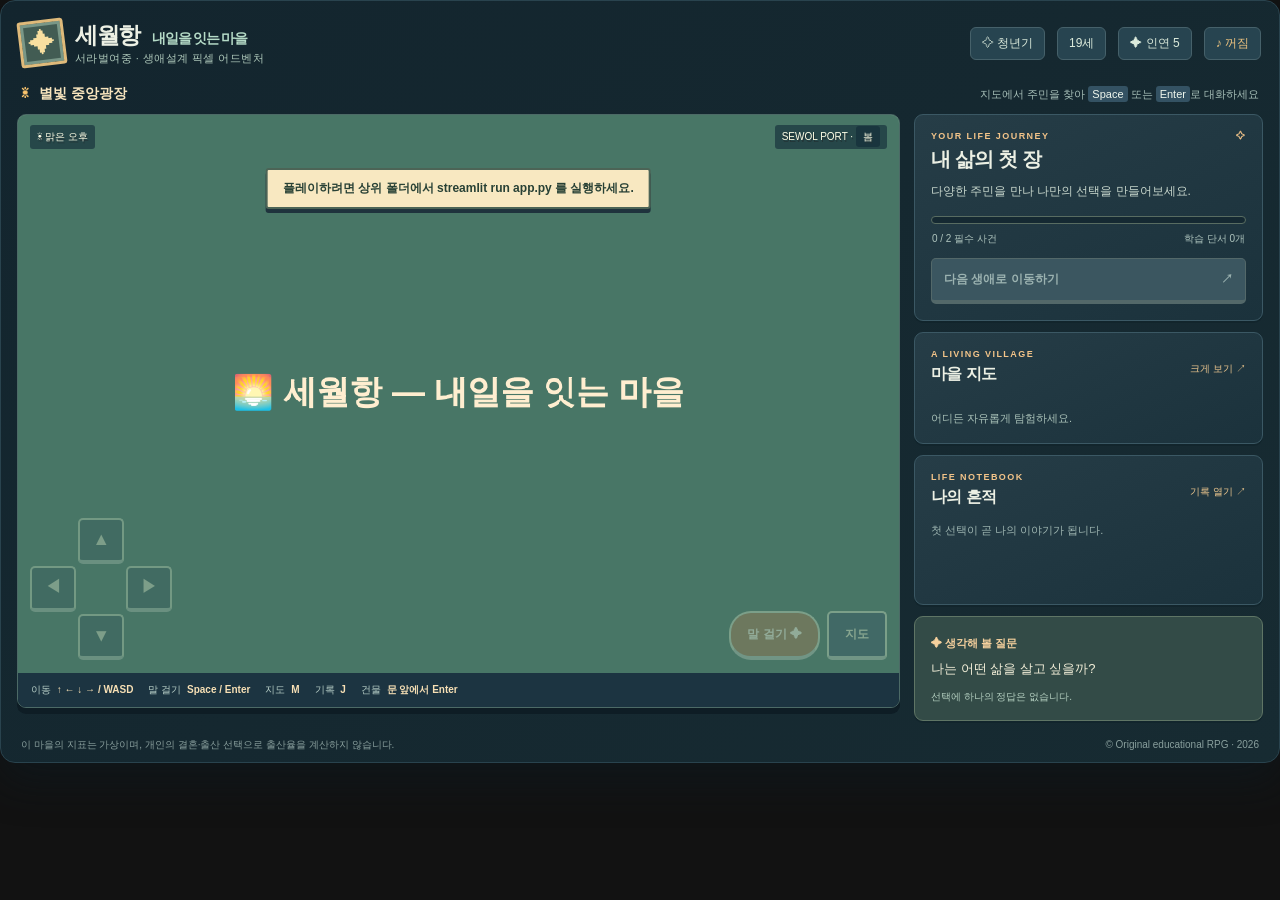
==== frontend/index.html @ cf24e59f "Add files via upload" ====
<!doctype html><html lang="ko"><head><meta charset="utf-8"><meta name="viewport" content="width=device-width,initial-scale=1,maximum-scale=1,viewport-fit=cover"><meta name="theme-color" content="#132530"><title>세월항 · 내일을 잇는 마을</title><link rel="stylesheet" href="style.css"></head>
<body>
<div id="app" class="game-shell">
  <header class="topline">
    <div class="brand"><div class="brand-emblem">✦</div><div><span class="brand-title">세월항 <small>내일을 잇는 마을</small></span><div class="brand-sub">서라벌여중 · 생애설계 픽셀 어드벤처</div></div></div>
    <div class="status"><span id="stage-pill" class="glass-pill">✧ 청년기</span><span id="age-pill" class="glass-pill">19세</span><span id="stat-pill" class="glass-pill">✦ 인연 5</span><button id="audio-toggle" aria-label="효과음 켜기/끄기">♪ 꺼짐</button></div>
  </header>
  <div class="worldline"><div id="zone-label"><span class="mini-sun">☀</span> 별빛 중앙광장</div><div id="world-hint">지도에서 주민을 찾아 <kbd>Space</kbd> 또는 <kbd>Enter</kbd>로 대화하세요</div></div>
  <main class="layout">
    <section class="world-frame" aria-label="픽셀 RPG 마을 화면">
      <div class="viewport">
        <canvas id="game" width="960" height="608" tabindex="0" aria-label="방향키나 화면 방향패드로 캐릭터를 움직이며 주민과 상호작용하는 마을"></canvas>
        <div class="screen-corners"><span id="ambient-label">☀ 맑은 오후</span><span>SEWOL PORT · <span id="season">봄</span></span></div>
        <div id="toast" class="toast hidden" role="status"></div>
        <div id="modal-layer" class="modal-layer hidden" role="dialog" aria-modal="true"><div id="modal-content" class="dialog"></div></div>
        <div class="touch-actions"><div id="dpad" class="dpad"><button aria-label="위로 이동" data-dir="up" class="up">▲</button><button aria-label="왼쪽 이동" data-dir="left" class="left">◀</button><button aria-label="아래로 이동" data-dir="down" class="down">▼</button><button aria-label="오른쪽 이동" data-dir="right" class="right">▶</button></div><div class="touch-right"><button id="touch-talk" class="touch-talk">말 걸기 <span>✦</span></button><button id="touch-map" class="touch-mini">지도</button></div></div>
      </div>
      <div class="quick-controls"><span>이동 <b>↑ ← ↓ → / WASD</b></span><span>말 걸기 <b>Space / Enter</b></span><span>지도 <b>M</b></span><span>기록 <b>J</b></span><span>건물 <b>문 앞에서 Enter</b></span></div>
    </section>
    <aside class="sidebar">
      <div class="panel quest-panel"><div class="eyebrow">YOUR LIFE JOURNEY <span>✧</span></div><h2 id="task-title">내 삶의 첫 장</h2><p id="task-desc">다양한 주민을 만나 나만의 선택을 만들어보세요.</p><div class="progress"><div id="progress-bar" class="progress-bar"></div></div><div class="progress-foot"><span id="req-count">0 / 2 필수 사건</span><span id="learn-count">학습 단서 0개</span></div><button id="next-stage" class="primary-action" disabled>다음 생애로 이동하기 <span>↗</span></button></div>
      <div class="panel guide-panel"><div class="section-head"><div><div class="eyebrow">A LIVING VILLAGE</div><h3>마을 지도</h3></div><button id="map-open" class="simple-link">크게 보기 ↗</button></div><div id="mini-map" class="mini-map"></div><p id="zone-subtitle" class="supporting">어디든 자유롭게 탐험하세요.</p></div>
      <div class="panel memory-panel"><div class="section-head"><div><div class="eyebrow">LIFE NOTEBOOK</div><h3>나의 흔적</h3></div><button id="journal-open" class="simple-link">기록 열기 ↗</button></div><div id="memory-content" class="memory-content"><div class="empty-memory">첫 선택이 곧 나의 이야기가 됩니다.</div></div></div>
      <div class="panel teaching-panel"><span>✦ 생각해 볼 질문</span><p id="reflect-prompt">나는 어떤 삶을 살고 싶을까?</p><small>선택에 하나의 정답은 없습니다.</small></div>
    </aside>
  </main>
  <footer class="footnote"><span>이 마을의 지표는 가상이며, 개인의 결혼·출산 선택으로 출산율을 계산하지 않습니다.</span><span>© Original educational RPG · 2026</span></footer>
</div>
<script src="game.js" defer></script></body></html>
---- frontend/style.css ----
:root{color-scheme:dark;--bg:#101e27;--panel:#1e3340;--panel2:#233b47;--border:#375464;--accent:#ecc27f;--mint:#bce4cf;--white:#ecf0e4;--muted:#aec1bd;--red:#f3b7a3; font-family:-apple-system,BlinkMacSystemFont,"Apple SD Gothic Neo","Malgun Gothic",sans-serif}
*{box-sizing:border-box}body{margin:0;background:transparent;color:var(--white);overscroll-behavior:contain}button{font:inherit;cursor:pointer}button:focus-visible,canvas:focus-visible{outline:3px solid var(--accent);outline-offset:2px}.hidden{display:none!important}
.game-shell{width:100%;max-width:1470px;margin:0 auto;border:1px solid #29434e;background:linear-gradient(140deg,#13252e,#172b32);border-radius:15px;padding:15px 16px 9px;box-shadow:0 19px 42px #0c1b2477;overflow:hidden}
.topline,.worldline,.brand,.status,.section-head,.progress-foot,.quick-controls,.footnote{display:flex;align-items:center;justify-content:space-between;gap:12px}
.topline{padding:4px 2px 15px}.brand{justify-content:start;gap:10px}.brand-emblem{width:46px;height:46px;background:#425c53;box-shadow:inset 0 0 0 3px #799787;border:3px solid #dfba7a;color:#f8df9f;display:grid;place-items:center;font-size:27px;transform:rotate(-7deg);border-radius:3px}.brand-title{font-weight:900;letter-spacing:-.055em;font-size:23px}.brand-title small{font-weight:700;font-size:14px;color:#b5dbc7;padding-left:7px}.brand-sub{color:#afc9bb;font-size:11px;letter-spacing:.04em}.status{flex-wrap:wrap;justify-content:end}.glass-pill,#audio-toggle{font-size:12px;padding:7px 11px;color:#dbeadb;background:#274450;border:1px solid #46616a;border-radius:6px;white-space:nowrap}#audio-toggle{color:var(--accent)}
.worldline{padding:4px 4px 11px;font-size:14px}#zone-label{font-weight:800;color:#f7e4bd}.mini-sun{color:#f8c36d;margin-right:7px}#world-hint{color:#a6beb7;font-size:11px}kbd{font:inherit;background:#345263;padding:2px 4px;border-radius:3px;color:#eff7ee}
.layout{display:grid;grid-template-columns:minmax(0,2.15fr) minmax(280px,.85fr);gap:14px;align-items:start}.world-frame{min-width:0;border-radius:9px;background:#102332;border:1px solid #4c6a66;overflow:hidden;box-shadow:0 6px 0 #0e1d25}.viewport{position:relative;aspect-ratio:960 / 608;background:#85ae90;overflow:hidden;touch-action:none}canvas{display:block;width:100%;height:100%;image-rendering:pixelated;outline:none;touch-action:none}.screen-corners{position:absolute;top:10px;left:12px;right:12px;display:flex;justify-content:space-between;pointer-events:none;color:#ffffe7;text-shadow:1px 2px #233537;font-size:10px}.screen-corners span{background:#122b39a0;padding:5px 7px;border-radius:3px}.quick-controls{background:#1c3441;color:#b6cdc6;padding:10px 13px;flex-wrap:wrap;font-size:10px;justify-content:start;gap:15px}.quick-controls b{color:#f7e0b5;font-weight:700;padding-left:3px}
.sidebar{display:flex;flex-direction:column;gap:11px}.panel{border:1px solid #3b5864;border-radius:9px;background:linear-gradient(155deg,#263d47,#1b323c);padding:16px;box-shadow:0 2px 0 #0d202877}.eyebrow{color:#f3c489;font-size:9px;font-weight:900;letter-spacing:.16em}.eyebrow span{float:right}.panel h2{font-weight:900;font-size:20px;margin:5px 0 9px;letter-spacing:-.04em}.panel h3{font-weight:850;font-size:16px;margin:5px 0;letter-spacing:-.03em}.panel p{color:#c8d7cd;font-size:12px;line-height:1.65;margin:6px 0 14px}.progress{height:8px;border-radius:12px;border:1px solid #586c61;background:#152932;overflow:hidden}.progress-bar{height:100%;width:0%;background:linear-gradient(90deg,#98c6a7,#e8cb8d);transition:width .3s}.progress-foot{color:#afc5be;font-size:10px;padding:8px 1px 12px}.primary-action{width:100%;padding:12px 12px;border:1px solid #d1ba78;border-bottom-width:4px;border-radius:5px;font-weight:850;font-size:12px;text-align:left;background:#f0cd91;color:#23393c}.primary-action span{float:right}.primary-action:disabled{border-color:#536869;background:#3b5660;color:#9bb2b0;cursor:not-allowed}
.section-head{margin-bottom:10px}.simple-link{border:0;background:transparent;color:#ecc68d;font-size:10px;padding:2px 0}.mini-map{display:grid;grid-template-columns:repeat(3,minmax(0,1fr));gap:5px}.zone-cell{position:relative;min-height:52px;background:#354f4d;border:1px solid #597269;border-radius:4px;color:#d6e4d3;text-align:center;font-size:10px;line-height:1.4;padding:8px 2px;transition:background .15s}.zone-cell.active{background:#967a50;border-color:#f6d48f;color:white;box-shadow:0 0 0 1px #f6ca7e inset}.zone-cell .glyph{display:block;font-size:16px;line-height:18px}.zone-cell:hover{background:#5d7666}.supporting{font-size:11px!important;color:#a9c1b8!important;margin:9px 0 0!important}.memory-content{min-height:65px;max-height:104px;overflow:auto}.empty-memory{font-size:11px;color:#9eb5b1}.memory-line{font-size:11px;padding:5px 0;border-bottom:1px dashed #597069;overflow:hidden;white-space:nowrap;text-overflow:ellipsis}.memory-line i{font-style:normal;color:#e5c08d;padding-right:7px}.teaching-panel{background:#334b47;border-color:#5f7565}.teaching-panel span{color:#f5d09d;font-size:11px;font-weight:900}.teaching-panel p{margin:7px 0;font-size:13px;color:#f4f0da}.teaching-panel small{color:#b4cfc0;font-size:10px}
.footnote{font-size:10px;color:#899f9d;padding:16px 4px 0;flex-wrap:wrap;line-height:1.6}
.modal-layer{position:absolute;inset:0;background:#0d1b22ae;display:flex;align-items:end;justify-content:center;padding:13px;z-index:5;overflow:auto}.dialog{position:relative;max-width:740px;width:100%;max-height:96%;overflow-y:auto;background:linear-gradient(180deg,#f5e7c7,#e8d7ac);color:#2a3e3c;border:4px solid #3a5350;box-shadow:0 0 0 3px #dcc484,0 12px 0 #142a31;padding:18px 22px 16px}.dialog h3{font-size:20px;letter-spacing:-.04em;margin:6px 0 9px;font-weight:950}.dialog p{font-size:14px;line-height:1.7;margin:7px 0 15px;word-break:keep-all}.dialog .tag{font-size:10px;font-weight:800;letter-spacing:.13em;color:#6b7b63}.dialog .options{display:grid;gap:8px;margin-top:12px}.dialog .options button{background:#fff6de;text-align:left;color:#283c3d;border:2px solid #869885;border-bottom:4px solid #869885;padding:10px 13px;font-size:12px;line-height:1.45;border-radius:3px;font-weight:750}.dialog .options button:hover{background:#dbe7c7}.dialog .dialog-actions{display:flex;justify-content:flex-end;margin-top:13px;gap:7px}.dialog .dialog-actions button,.dialog .secondary{border:1px solid #768981;background:#c5d4ba;color:#304d41;border-radius:3px;padding:7px 12px;font-weight:750}.dialog .option-note{font-size:11px;color:#5e7466;font-weight:400;margin-top:4px}.dialog .two-column{display:grid;grid-template-columns:1fr 1fr;gap:8px}.dialog .two-column button{min-height:55px}.dialog ul{font-size:12px;line-height:1.8;margin-top:6px;padding-left:22px}.dialog .divider{border:0;border-top:1px solid #c2b18f;margin:15px 0}.dialog blockquote{border-left:4px solid #899f84;margin:10px 0;padding:6px 11px;background:#e2e5c6;font-size:12px}.dialog textarea{width:100%;font:inherit;color:#203a3b;background:#fff8e7;min-height:90px;border:1px solid #84937f;padding:10px;resize:vertical}.toast{position:absolute;left:50%;top:53px;transform:translateX(-50%);background:#f8e8c1;border:2px solid #4c6456;box-shadow:0 4px #1f333d;color:#284135;border-radius:3px;font-size:12px;font-weight:850;min-width:180px;max-width:83%;text-align:center;z-index:8;padding:10px 15px;pointer-events:none}
.touch-actions{position:absolute;left:12px;right:12px;bottom:13px;display:flex;justify-content:space-between;align-items:end;pointer-events:none;z-index:2}.dpad{width:142px;height:142px;position:relative;opacity:.84}.dpad button,.touch-right button{pointer-events:auto;user-select:none;-webkit-user-select:none;touch-action:none;color:#e7eecf;border:2px solid #c9debf;border-bottom:4px solid #aec5b5;background:#30535ccf;border-radius:5px;font-weight:950}.dpad button{position:absolute;width:46px;height:46px;font-size:16px}.dpad .up{top:0;left:48px}.dpad .down{bottom:0;left:48px}.dpad .left{left:0;top:48px}.dpad .right{right:0;top:48px}.dpad button.pressed,.touch-right button:active{background:#9d774c}.touch-right{display:flex;align-items:end;gap:7px}.touch-right button{padding:13px 16px;font-size:12px}.touch-right .touch-talk{border-radius:22px;background:#b07c51e6;color:#fffbe4}.touch-right .touch-mini{background:#365366e6}
@media(hover:hover) and (pointer:fine){.touch-actions{opacity:.40}.touch-actions:hover{opacity:.92}}@media(max-width:1000px){.layout{grid-template-columns:minmax(0,1fr)}.sidebar{display:grid;grid-template-columns:repeat(2,minmax(0,1fr))}.teaching-panel{display:none}.memory-panel{grid-column:1/-1}.brand-title{font-size:19px}}@media(max-width:610px){.game-shell{padding:7px 6px 9px;border:0;border-radius:4px}.topline{gap:4px;flex-wrap:wrap}.brand-title{font-size:17px}.brand-title small{font-size:11px}.brand-sub{font-size:9px}.brand-emblem{height:34px;width:34px;font-size:20px}.status{gap:4px;width:100%;justify-content:start}.glass-pill,#audio-toggle{font-size:10px;padding:4px 7px}.worldline{padding:7px 2px}#world-hint{display:none}.viewport{aspect-ratio:960 / 608}.dpad{transform:scale(.72);transform-origin:bottom left}.touch-right{transform:scale(.83);transform-origin:bottom right}.screen-corners{top:5px;left:5px;right:5px}.screen-corners span{font-size:7px}.quick-controls{gap:7px;padding:8px 6px;font-size:9px}.sidebar{grid-template-columns:1fr;gap:8px}.panel{padding:12px}.guide-panel,.memory-panel{display:none}.quest-panel h2{font-size:17px}.dialog{padding:10px 12px;border-width:3px}.dialog h3{font-size:17px}.dialog p{font-size:12px}.dialog .options button{font-size:11px;padding:7px}.modal-layer{padding:5px}.footnote{font-size:9px;padding-top:8px}}
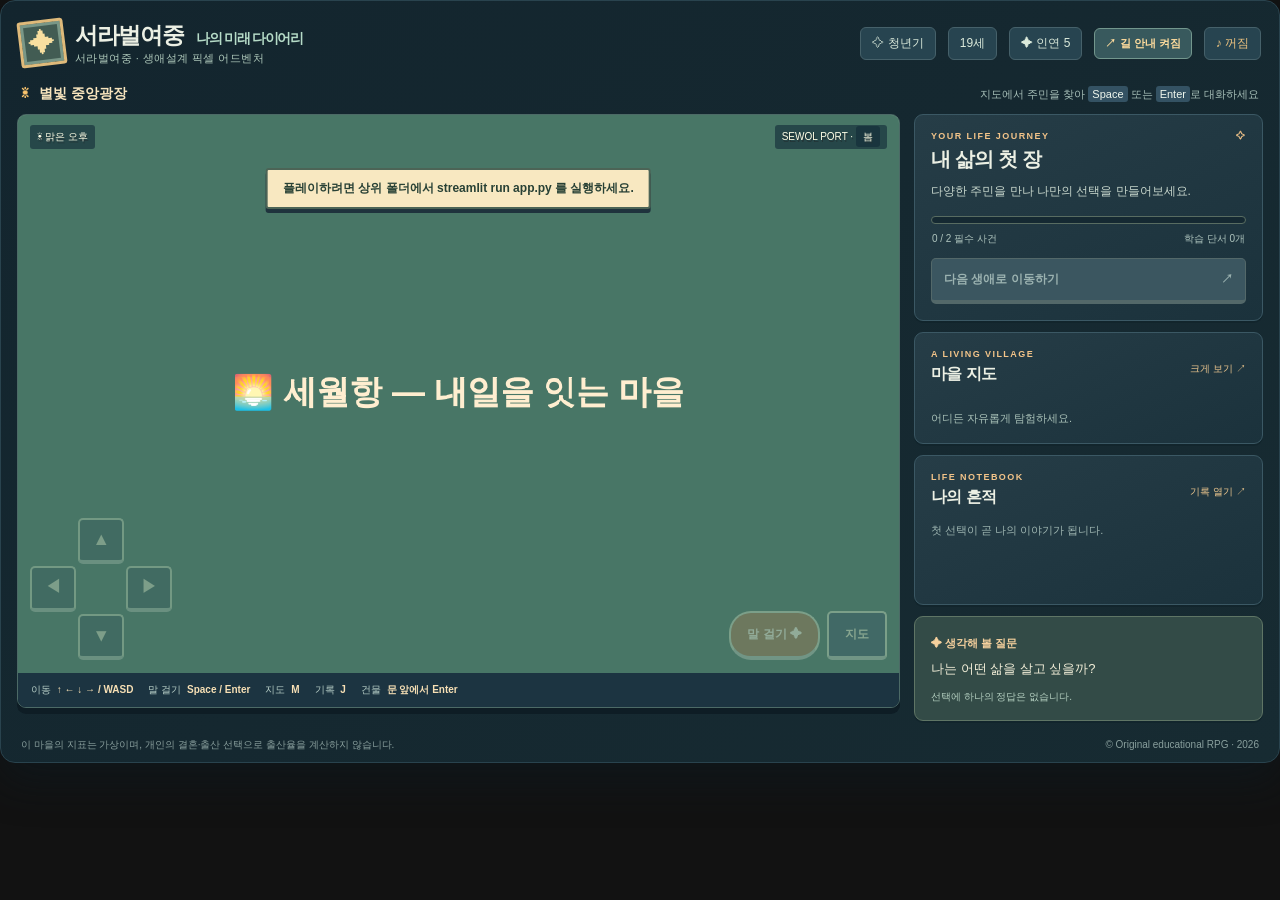
==== commit 1d92efe1: "Add files via upload" ====
--- a/frontend/index.html
+++ b/frontend/index.html
@@ -1,9 +1,9 @@
-<!doctype html><html lang="ko"><head><meta charset="utf-8"><meta name="viewport" content="width=device-width,initial-scale=1,maximum-scale=1,viewport-fit=cover"><meta name="theme-color" content="#132530"><title>세월항 · 내일을 잇는 마을</title><link rel="stylesheet" href="style.css"></head>
+<!doctype html><html lang="ko"><head><meta charset="utf-8"><meta name="viewport" content="width=device-width,initial-scale=1,maximum-scale=1,viewport-fit=cover"><meta name="theme-color" content="#132530"><title>서라벌여중: 나의 미래 다이어리</title><link rel="stylesheet" href="style.css"></head>
 <body>
 <div id="app" class="game-shell">
   <header class="topline">
-    <div class="brand"><div class="brand-emblem">✦</div><div><span class="brand-title">세월항 <small>내일을 잇는 마을</small></span><div class="brand-sub">서라벌여중 · 생애설계 픽셀 어드벤처</div></div></div>
-    <div class="status"><span id="stage-pill" class="glass-pill">✧ 청년기</span><span id="age-pill" class="glass-pill">19세</span><span id="stat-pill" class="glass-pill">✦ 인연 5</span><button id="audio-toggle" aria-label="효과음 켜기/끄기">♪ 꺼짐</button></div>
+    <div class="brand"><div class="brand-emblem">✦</div><div><span class="brand-title">서라벌여중 <small>나의 미래 다이어리</small></span><div class="brand-sub">서라벌여중 · 생애설계 픽셀 어드벤처</div></div></div>
+    <div class="status"><span id="stage-pill" class="glass-pill">✧ 청년기</span><span id="age-pill" class="glass-pill">19세</span><span id="stat-pill" class="glass-pill">✦ 인연 5</span><button id="guide-toggle" aria-label="화살표 안내 켜기/끄기">↗ 길 안내 켜짐</button><button id="audio-toggle" aria-label="효과음 켜기/끄기">♪ 꺼짐</button></div>
   </header>
   <div class="worldline"><div id="zone-label"><span class="mini-sun">☀</span> 별빛 중앙광장</div><div id="world-hint">지도에서 주민을 찾아 <kbd>Space</kbd> 또는 <kbd>Enter</kbd>로 대화하세요</div></div>
   <main class="layout">
--- a/frontend/style.css
+++ b/frontend/style.css
@@ -11,3 +11,18 @@
 .modal-layer{position:absolute;inset:0;background:#0d1b22ae;display:flex;align-items:end;justify-content:center;padding:13px;z-index:5;overflow:auto}.dialog{position:relative;max-width:740px;width:100%;max-height:96%;overflow-y:auto;background:linear-gradient(180deg,#f5e7c7,#e8d7ac);color:#2a3e3c;border:4px solid #3a5350;box-shadow:0 0 0 3px #dcc484,0 12px 0 #142a31;padding:18px 22px 16px}.dialog h3{font-size:20px;letter-spacing:-.04em;margin:6px 0 9px;font-weight:950}.dialog p{font-size:14px;line-height:1.7;margin:7px 0 15px;word-break:keep-all}.dialog .tag{font-size:10px;font-weight:800;letter-spacing:.13em;color:#6b7b63}.dialog .options{display:grid;gap:8px;margin-top:12px}.dialog .options button{background:#fff6de;text-align:left;color:#283c3d;border:2px solid #869885;border-bottom:4px solid #869885;padding:10px 13px;font-size:12px;line-height:1.45;border-radius:3px;font-weight:750}.dialog .options button:hover{background:#dbe7c7}.dialog .dialog-actions{display:flex;justify-content:flex-end;margin-top:13px;gap:7px}.dialog .dialog-actions button,.dialog .secondary{border:1px solid #768981;background:#c5d4ba;color:#304d41;border-radius:3px;padding:7px 12px;font-weight:750}.dialog .option-note{font-size:11px;color:#5e7466;font-weight:400;margin-top:4px}.dialog .two-column{display:grid;grid-template-columns:1fr 1fr;gap:8px}.dialog .two-column button{min-height:55px}.dialog ul{font-size:12px;line-height:1.8;margin-top:6px;padding-left:22px}.dialog .divider{border:0;border-top:1px solid #c2b18f;margin:15px 0}.dialog blockquote{border-left:4px solid #899f84;margin:10px 0;padding:6px 11px;background:#e2e5c6;font-size:12px}.dialog textarea{width:100%;font:inherit;color:#203a3b;background:#fff8e7;min-height:90px;border:1px solid #84937f;padding:10px;resize:vertical}.toast{position:absolute;left:50%;top:53px;transform:translateX(-50%);background:#f8e8c1;border:2px solid #4c6456;box-shadow:0 4px #1f333d;color:#284135;border-radius:3px;font-size:12px;font-weight:850;min-width:180px;max-width:83%;text-align:center;z-index:8;padding:10px 15px;pointer-events:none}
 .touch-actions{position:absolute;left:12px;right:12px;bottom:13px;display:flex;justify-content:space-between;align-items:end;pointer-events:none;z-index:2}.dpad{width:142px;height:142px;position:relative;opacity:.84}.dpad button,.touch-right button{pointer-events:auto;user-select:none;-webkit-user-select:none;touch-action:none;color:#e7eecf;border:2px solid #c9debf;border-bottom:4px solid #aec5b5;background:#30535ccf;border-radius:5px;font-weight:950}.dpad button{position:absolute;width:46px;height:46px;font-size:16px}.dpad .up{top:0;left:48px}.dpad .down{bottom:0;left:48px}.dpad .left{left:0;top:48px}.dpad .right{right:0;top:48px}.dpad button.pressed,.touch-right button:active{background:#9d774c}.touch-right{display:flex;align-items:end;gap:7px}.touch-right button{padding:13px 16px;font-size:12px}.touch-right .touch-talk{border-radius:22px;background:#b07c51e6;color:#fffbe4}.touch-right .touch-mini{background:#365366e6}
 @media(hover:hover) and (pointer:fine){.touch-actions{opacity:.40}.touch-actions:hover{opacity:.92}}@media(max-width:1000px){.layout{grid-template-columns:minmax(0,1fr)}.sidebar{display:grid;grid-template-columns:repeat(2,minmax(0,1fr))}.teaching-panel{display:none}.memory-panel{grid-column:1/-1}.brand-title{font-size:19px}}@media(max-width:610px){.game-shell{padding:7px 6px 9px;border:0;border-radius:4px}.topline{gap:4px;flex-wrap:wrap}.brand-title{font-size:17px}.brand-title small{font-size:11px}.brand-sub{font-size:9px}.brand-emblem{height:34px;width:34px;font-size:20px}.status{gap:4px;width:100%;justify-content:start}.glass-pill,#audio-toggle{font-size:10px;padding:4px 7px}.worldline{padding:7px 2px}#world-hint{display:none}.viewport{aspect-ratio:960 / 608}.dpad{transform:scale(.72);transform-origin:bottom left}.touch-right{transform:scale(.83);transform-origin:bottom right}.screen-corners{top:5px;left:5px;right:5px}.screen-corners span{font-size:7px}.quick-controls{gap:7px;padding:8px 6px;font-size:9px}.sidebar{grid-template-columns:1fr;gap:8px}.panel{padding:12px}.guide-panel,.memory-panel{display:none}.quest-panel h2{font-size:17px}.dialog{padding:10px 12px;border-width:3px}.dialog h3{font-size:17px}.dialog p{font-size:12px}.dialog .options button{font-size:11px;padding:7px}.modal-layer{padding:5px}.footnote{font-size:9px;padding-top:8px}}
+
+/* School exploration selector and tablet-accessible controls */
+#guide-toggle{background:#38595d;color:#ffdc9d;border:1px solid #73978d;border-radius:6px;padding:7px 10px;font-size:11px;font-weight:800}
+.school-directory{max-height:260px;overflow:auto;padding:4px 3px}.floor-group{padding:9px 2px;border-bottom:1px solid #acb39d}.floor-group>b{font-weight:900;color:#385a55;font-size:14px}.floor-buttons{display:grid;grid-template-columns:repeat(3,minmax(0,1fr));gap:5px;margin-top:7px}.floor-buttons button{font-size:10px;background:#f7f0d9;border:1px solid #9dada4;border-radius:4px;padding:8px 4px;min-height:42px;font-weight:800;color:#3a554f}.floor-buttons button:active{background:#dfd6af}
+@media(max-width:610px){#guide-toggle{font-size:10px;padding:4px 7px}.floor-buttons{grid-template-columns:repeat(2,minmax(0,1fr))}}
+
+/* Real CSS-pixel hit areas on small tablets/phones, not transformed to 33 px. */
+@media(max-width:610px){
+ .dpad{width:136px;height:136px;transform:none;opacity:.95}
+ .dpad button{width:44px;height:44px}
+ .dpad .up,.dpad .down{left:46px}
+ .dpad .left,.dpad .right{top:46px}
+ .touch-right{transform:none;gap:4px}
+ .touch-right button{min-height:44px;min-width:48px;padding:9px 10px}
+}
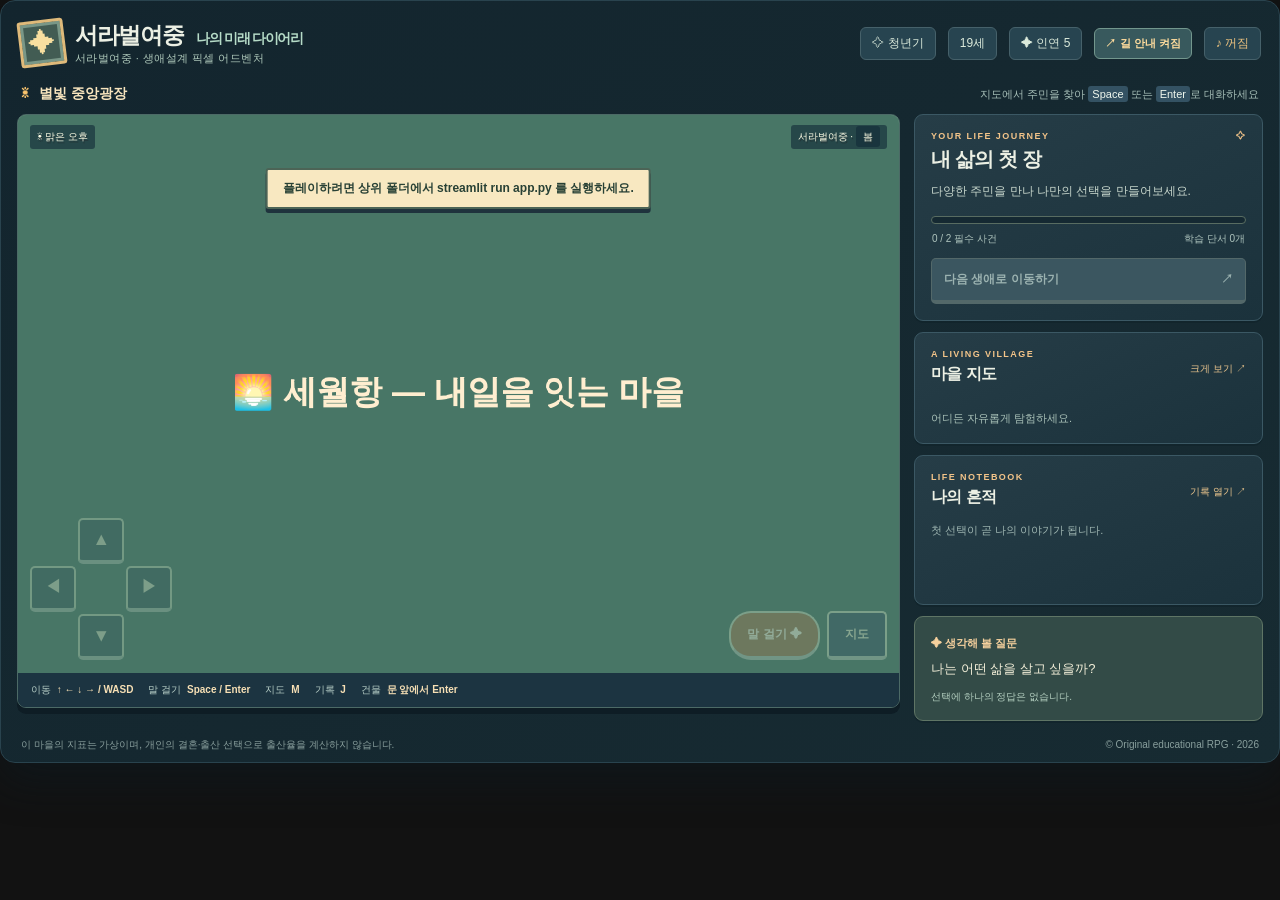
==== commit da9cb885: "Add files via upload" ====
--- a/frontend/index.html
+++ b/frontend/index.html
@@ -10,7 +10,7 @@
     <section class="world-frame" aria-label="픽셀 RPG 마을 화면">
       <div class="viewport">
         <canvas id="game" width="960" height="608" tabindex="0" aria-label="방향키나 화면 방향패드로 캐릭터를 움직이며 주민과 상호작용하는 마을"></canvas>
-        <div class="screen-corners"><span id="ambient-label">☀ 맑은 오후</span><span>SEWOL PORT · <span id="season">봄</span></span></div>
+        <div class="screen-corners"><span id="ambient-label">☀ 맑은 오후</span><span>서라벌여중 · <span id="season">봄</span></span></div>
         <div id="toast" class="toast hidden" role="status"></div>
         <div id="modal-layer" class="modal-layer hidden" role="dialog" aria-modal="true"><div id="modal-content" class="dialog"></div></div>
         <div class="touch-actions"><div id="dpad" class="dpad"><button aria-label="위로 이동" data-dir="up" class="up">▲</button><button aria-label="왼쪽 이동" data-dir="left" class="left">◀</button><button aria-label="아래로 이동" data-dir="down" class="down">▼</button><button aria-label="오른쪽 이동" data-dir="right" class="right">▶</button></div><div class="touch-right"><button id="touch-talk" class="touch-talk">말 걸기 <span>✦</span></button><button id="touch-map" class="touch-mini">지도</button></div></div>
